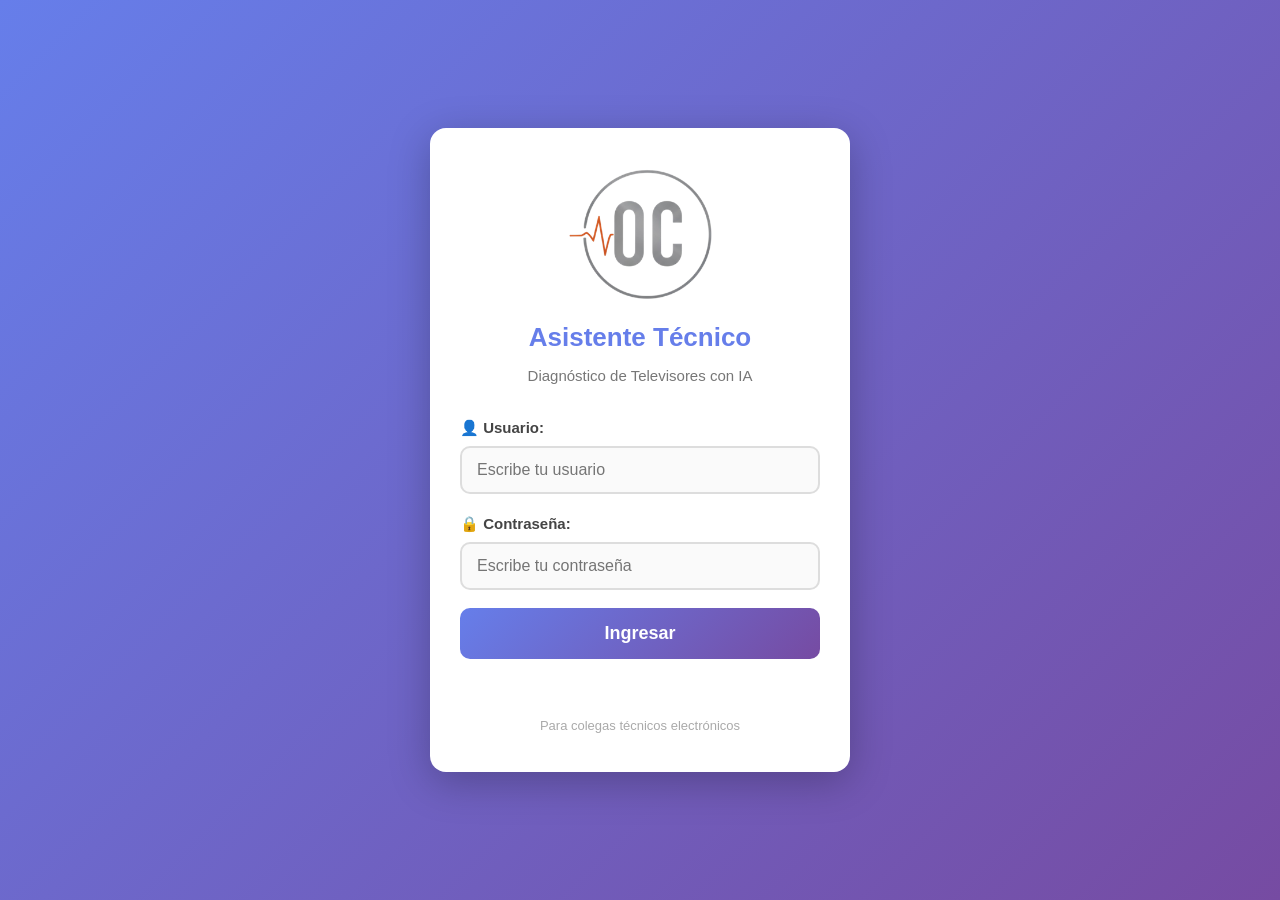
==== index.html @ 610853af "Primera versión del asistente técnico" ====
<!DOCTYPE html>
<html lang="es">
<head>
    <meta charset="UTF-8">
    <meta name="viewport" content="width=device-width, initial-scale=1.0">
    <title>Asistente Técnico - Ingreso</title>
    <link rel="icon" type="image/png" href="logo-oc.png">
    <link rel="stylesheet" href="styles.css">
</head>
<body>
    <div class="login-container">
        <div class="login-box">
            <div class="logo-container">
    <img src="logo-oc.png" alt="Logo Asistente Técnico" class="logo-login">
</div>
            <h1>Asistente Técnico</h1>
            <p class="subtitle">Diagnóstico de Televisores con IA</p>

            <form id="loginForm">
                <div class="form-group">
                    <label for="username">👤 Usuario:</label>
                    <input type="text" id="username" name="username" placeholder="Escribe tu usuario" required autocomplete="username">
                </div>

                <div class="form-group">
                    <label for="password">🔒 Contraseña:</label>
                    <input type="password" id="password" name="password" placeholder="Escribe tu contraseña" required autocomplete="current-password">
                </div>

                <button type="submit" class="btn-primary">Ingresar</button>

                <div id="errorMessage" class="error-message"></div>
            </form>

            <p class="footer-text">Para colegas técnicos electrónicos</p>
        </div>
    </div>

    <script src="login.js"></script>
</body>
</html>
---- styles.css ----
/* ============================================
   ESTILOS GENERALES
   ============================================ */

* {
    margin: 0;
    padding: 0;
    box-sizing: border-box;
}

body {
    font-family: -apple-system, BlinkMacSystemFont, 'Segoe UI', Roboto, Oxygen, Ubuntu, sans-serif;
    background: linear-gradient(135deg, #667eea 0%, #764ba2 100%);
    min-height: 100vh;
    color: #333;
    line-height: 1.6;
    font-size: 16px;
}

/* ============================================
   PÁGINA DE LOGIN
   ============================================ */

.login-container {
    display: flex;
    justify-content: center;
    align-items: center;
    min-height: 100vh;
    padding: 20px;
}

.login-box {
    background: white;
    padding: 35px 30px;
    border-radius: 16px;
    box-shadow: 0 10px 40px rgba(0, 0, 0, 0.25);
    width: 100%;
    max-width: 420px;
}

.logo-icon {
    text-align: center;
    font-size: 56px;
    margin-bottom: 10px;
}

.login-box h1 {
    text-align: center;
    color: #667eea;
    margin-bottom: 6px;
    font-size: 26px;
}

.subtitle {
    text-align: center;
    color: #777;
    margin-bottom: 28px;
    font-size: 15px;
}

/* ============================================
   FORMULARIOS
   ============================================ */

.form-group {
    margin-bottom: 18px;
}

.form-group label {
    display: block;
    margin-bottom: 6px;
    color: #444;
    font-weight: 600;
    font-size: 15px;
}

.form-group input,
.form-group textarea {
    width: 100%;
    padding: 13px 15px;
    border: 2px solid #ddd;
    border-radius: 10px;
    font-size: 16px;
    font-family: inherit;
    transition: border-color 0.3s;
    background: #fafafa;
}

.form-group input:focus,
.form-group textarea:focus {
    outline: none;
    border-color: #667eea;
    background: #fff;
}

/* ============================================
   BOTONES
   ============================================ */

.btn-primary {
    width: 100%;
    padding: 15px;
    background: linear-gradient(135deg, #667eea 0%, #764ba2 100%);
    color: white;
    border: none;
    border-radius: 10px;
    font-size: 18px;
    font-weight: 600;
    cursor: pointer;
    transition: transform 0.2s, box-shadow 0.2s;
}

.btn-primary:hover {
    transform: translateY(-2px);
    box-shadow: 0 6px 20px rgba(102, 126, 234, 0.45);
}

.btn-primary:active {
    transform: translateY(0);
}

.btn-primary:disabled {
    opacity: 0.6;
    cursor: not-allowed;
    transform: none;
}

.btn-secondary {
    width: 100%;
    padding: 14px;
    background: #6c757d;
    color: white;
    border: none;
    border-radius: 10px;
    font-size: 16px;
    font-weight: 600;
    cursor: pointer;
    margin-top: 15px;
    transition: background 0.3s;
}

.btn-secondary:hover {
    background: #5a6268;
}

.btn-logout {
    padding: 8px 18px;
    background: #e74c3c;
    color: white;
    border: none;
    border-radius: 8px;
    font-size: 14px;
    font-weight: 600;
    cursor: pointer;
    transition: background 0.3s;
}

.btn-logout:hover {
    background: #c0392b;
}

.error-message {
    color: #e74c3c;
    text-align: center;
    margin-top: 15px;
    font-size: 14px;
    font-weight: 500;
    min-height: 20px;
}

.footer-text {
    text-align: center;
    color: #aaa;
    margin-top: 22px;
    font-size: 13px;
}

/* ============================================
   PÁGINA PRINCIPAL (APP)
   ============================================ */

.app-container {
    min-height: 100vh;
    background: #f0f2f5;
}

.app-header {
    background: white;
    padding: 14px 20px;
    box-shadow: 0 2px 10px rgba(0, 0, 0, 0.1);
    display: flex;
    justify-content: space-between;
    align-items: center;
    position: sticky;
    top: 0;
    z-index: 100;
    flex-wrap: wrap;
    gap: 10px;
}

.app-header h1 {
    color: #667eea;
    font-size: 20px;
}

.welcome-user {
    color: #888;
    font-size: 14px;
}

.main-content {
    max-width: 750px;
    margin: 0 auto;
    padding: 20px 15px;
}

/* ============================================
   TARJETAS (SECCIONES)
   ============================================ */

.card {
    background: white;
    padding: 25px 20px;
    border-radius: 14px;
    margin-bottom: 18px;
    box-shadow: 0 2px 12px rgba(0, 0, 0, 0.06);
}

.card h2 {
    color: #333;
    margin-bottom: 18px;
    font-size: 19px;
    border-bottom: 2px solid #f0f0f0;
    padding-bottom: 10px;
}

/* ============================================
   BOTONES DE TIPO DE TV
   ============================================ */

.tv-type-buttons {
    display: grid;
    grid-template-columns: 1fr 1fr;
    gap: 14px;
}

.btn-tv-type {
    padding: 20px 15px;
    background: #f8f9fa;
    border: 3px solid #e0e0e0;
    border-radius: 14px;
    cursor: pointer;
    transition: all 0.3s;
    text-align: center;
    font-family: inherit;
}

.btn-tv-type:hover {
    border-color: #667eea;
    background: #f0f4ff;
    transform: translateY(-3px);
    box-shadow: 0 5px 15px rgba(102, 126, 234, 0.2);
}

.btn-tv-type.active {
    border-color: #667eea;
    background: linear-gradient(135deg, #667eea 0%, #764ba2 100%);
    color: white;
    box-shadow: 0 5px 20px rgba(102, 126, 234, 0.35);
}

.btn-tv-type .icon {
    font-size: 42px;
    display: block;
    margin-bottom: 8px;
}

.btn-tv-type .label {
    font-size: 17px;
    font-weight: 700;
    display: block;
    margin-bottom: 4px;
}

.btn-tv-type .desc {
    font-size: 12px;
    opacity: 0.8;
}

.selection-info {
    text-align: center;
    color: #667eea;
    font-weight: 600;
    margin-top: 12px;
    font-size: 15px;
    min-height: 22px;
}

/* ============================================
   RESULTADOS
   ============================================ */

.result-content {
    background: #f8f9fc;
    padding: 22px 18px;
    border-radius: 10px;
    border-left: 5px solid #667eea;
    line-height: 1.7;
    font-size: 15px;
    word-wrap: break-word;
    overflow-wrap: break-word;
}

.result-content h3 {
    color: #667eea;
    margin: 18px 0 10px 0;
    font-size: 17px;
}

.result-content h3:first-child {
    margin-top: 0;
}

.result-content p {
    margin-bottom: 10px;
    color: #444;
}

.result-content ol,
.result-content ul {
    margin: 10px 0 14px 22px;
}

.result-content li {
    margin-bottom: 8px;
    color: #444;
}

.result-content strong {
    color: #222;
}

.result-content em {
    color: #667eea;
}

/* Animación de carga */
.loading {
    text-align: center;
    padding: 40px 20px;
}

.spinner {
    border: 5px solid #e0e0e0;
    border-top: 5px solid #667eea;
    border-radius: 50%;
    width: 48px;
    height: 48px;
    animation: spin 0.9s linear infinite;
    margin: 0 auto 18px;
}

@keyframes spin {
    0% { transform: rotate(0deg); }
    100% { transform: rotate(360deg); }
}

.loading p {
    color: #888;
    font-size: 16px;
}

/* ============================================
   FOOTER
   ============================================ */

.app-footer {
    text-align: center;
    padding: 20px;
    color: #aaa;
    font-size: 12px;
}

/* ============================================
   RESPONSIVE (MÓVILES)
   ============================================ */

@media (max-width: 500px) {
    .login-box {
        padding: 28px 20px;
    }

    .login-box h1 {
        font-size: 22px;
    }

    .app-header {
        padding: 12px 14px;
    }

    .app-header h1 {
        font-size: 17px;
    }

    .welcome-user {
        display: none;
    }

    .main-content {
        padding: 14px 10px;
    }

    .card {
        padding: 20px 15px;
    }

    .card h2 {
        font-size: 17px;
    }

    .tv-type-buttons {
        grid-template-columns: 1fr 1fr;
        gap: 10px;
    }

    .btn-tv-type {
        padding: 15px 10px;
    }

    .btn-tv-type .icon {
        font-size: 34px;
    }

    .btn-tv-type .label {
        font-size: 15px;
    }

    .btn-primary {
        font-size: 16px;
        padding: 14px;
    }

    .result-content {
        padding: 16px 14px;
        font-size: 14px;
    }
}

/* ============================================
   ACCESIBILIDAD
   ============================================ */

button:focus-visible,
input:focus-visible,
textarea:focus-visible {
    outline: 3px solid #667eea;
    outline-offset: 2px;
}
/* ============================================
   LOGO
   ============================================ */

.logo-container {
    text-align: center;
    margin-bottom: 15px;
}

.logo-login {
    max-width: 150px;
    height: auto;
    display: block;
    margin: 0 auto;
}

.header-brand {
    display: flex;
    align-items: center;
    gap: 12px;
}

.logo-header {
    height: 40px;
    width: auto;
    display: block;
}

/* Ajuste responsive para móviles */
@media (max-width: 500px) {
    .logo-login {
        max-width: 120px;
    }
    
    .logo-header {
        height: 32px;
    }
    
    .header-brand h1 {
        font-size: 16px;
    }
}
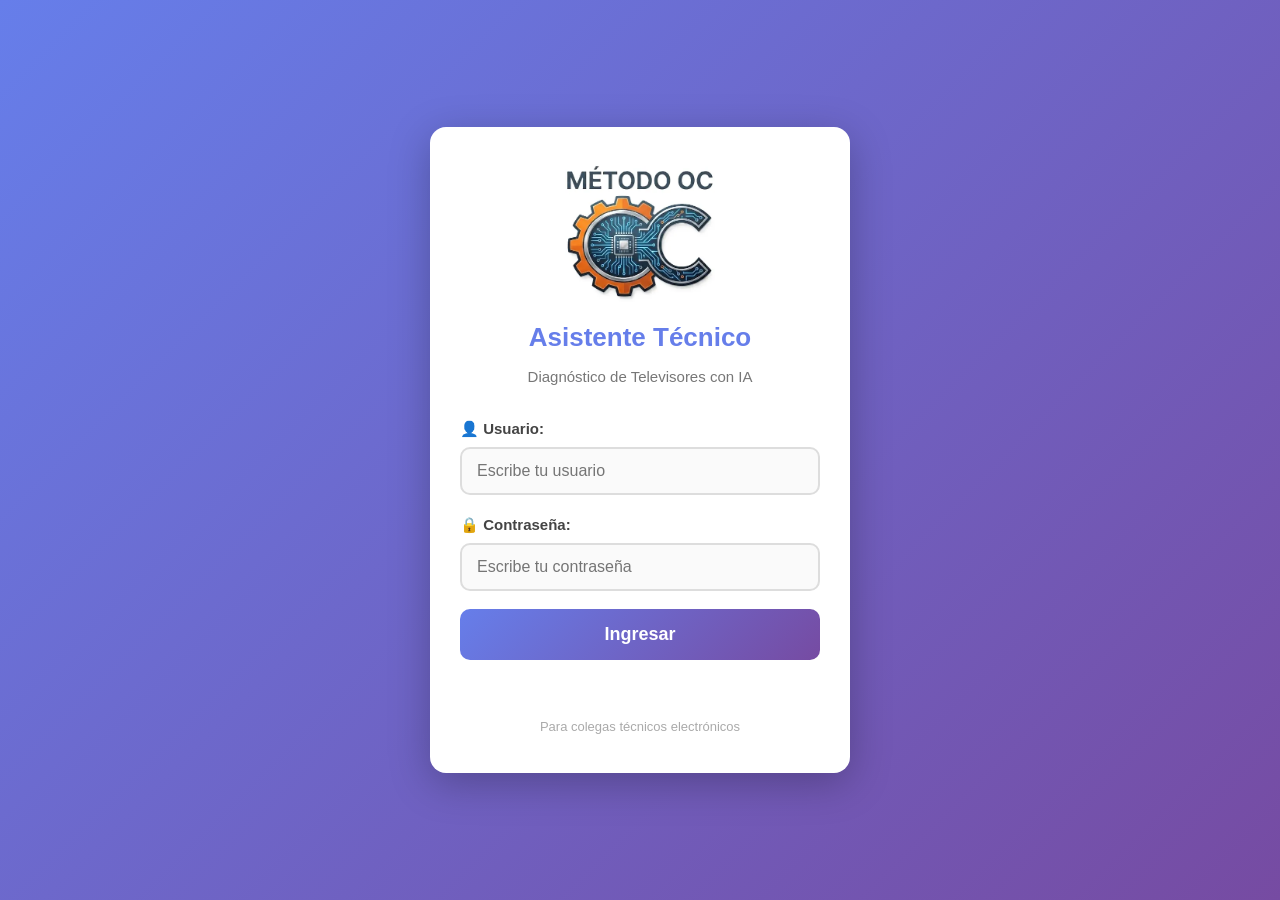
==== commit 9e42f43a: "Nuevo Logo" ====
--- a/index.html
+++ b/index.html
@@ -4,14 +4,14 @@
     <meta charset="UTF-8">
     <meta name="viewport" content="width=device-width, initial-scale=1.0">
     <title>Asistente Técnico - Ingreso</title>
-    <link rel="icon" type="image/png" href="logo-oc.png">
+    <link rel="icon" type="image/png" href="Logo-nuevo-metodo-oc.webp">
     <link rel="stylesheet" href="styles.css">
 </head>
 <body>
     <div class="login-container">
         <div class="login-box">
             <div class="logo-container">
-    <img src="logo-oc.png" alt="Logo Asistente Técnico" class="logo-login">
+    <img src="Logo-nuevo-metodo-oc.webp" alt="Logo Asistente Técnico" class="logo-login">
 </div>
             <h1>Asistente Técnico</h1>
             <p class="subtitle">Diagnóstico de Televisores con IA</p>
--- a/styles.css
+++ b/styles.css
@@ -497,4 +497,51 @@
     .header-brand h1 {
         font-size: 16px;
     }
+}
+/* ============================================
+   BOTÓN SIMPLE DE VOZ
+   ============================================ */
+
+.btn-voice-simple {
+    width: 100%;
+    padding: 14px 20px;
+    margin-bottom: 15px;
+    background: linear-gradient(135deg, #28a745 0%, #20c997 100%);
+    color: white;
+    border: none;
+    border-radius: 10px;
+    font-size: 16px;
+    font-weight: 600;
+    cursor: pointer;
+    display: flex;
+    align-items: center;
+    justify-content: center;
+    gap: 10px;
+    transition: all 0.3s;
+    font-family: inherit;
+}
+
+.btn-voice-simple:hover:not(:disabled) {
+    transform: translateY(-2px);
+    box-shadow: 0 4px 12px rgba(40, 167, 69, 0.4);
+}
+
+.btn-voice-simple:disabled {
+    background: #ccc;
+    cursor: not-allowed;
+    transform: none;
+}
+
+.btn-voice-simple.playing {
+    background: linear-gradient(135deg, #ffc107 0%, #ff9800 100%);
+    animation: pulse-voice 1.5s infinite;
+}
+
+@keyframes pulse-voice {
+    0%, 100% { box-shadow: 0 0 0 0 rgba(255, 193, 7, 0.5); }
+    50% { box-shadow: 0 0 0 10px rgba(255, 193, 7, 0); }
+}
+
+.voice-icon-simple {
+    font-size: 20px;
 }
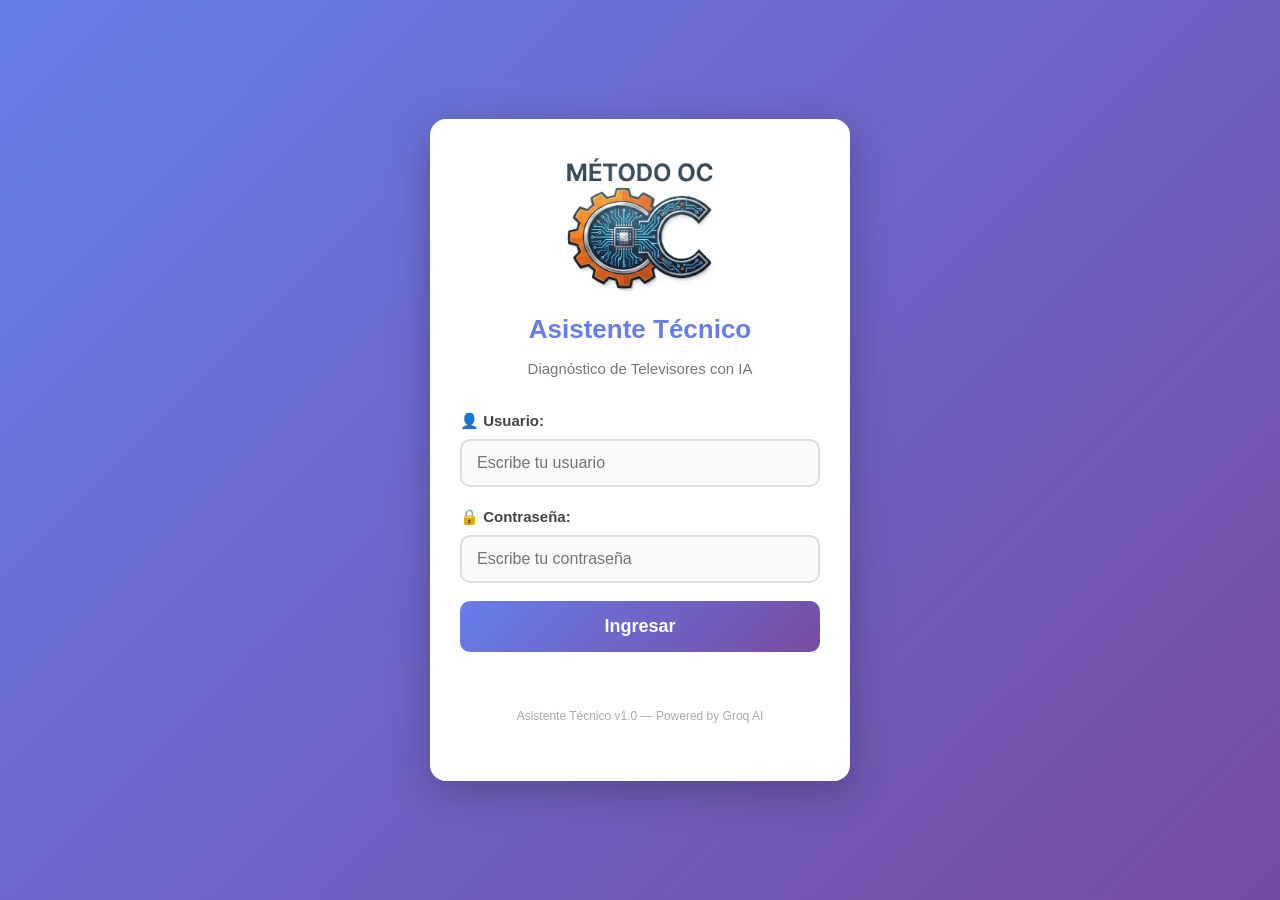
==== commit 8f856127: "Replace footer text with new footer element" ====
--- a/index.html
+++ b/index.html
@@ -32,10 +32,13 @@
                 <div id="errorMessage" class="error-message"></div>
             </form>
 
-            <p class="footer-text">Para colegas técnicos electrónicos</p>
+                   <footer class="app-footer">
+            <p>Asistente Técnico v1.0 — Powered by Groq AI</p>
+        </footer>
+
         </div>
     </div>
 
     <script src="login.js"></script>
 </body>
-</html>+</html>
